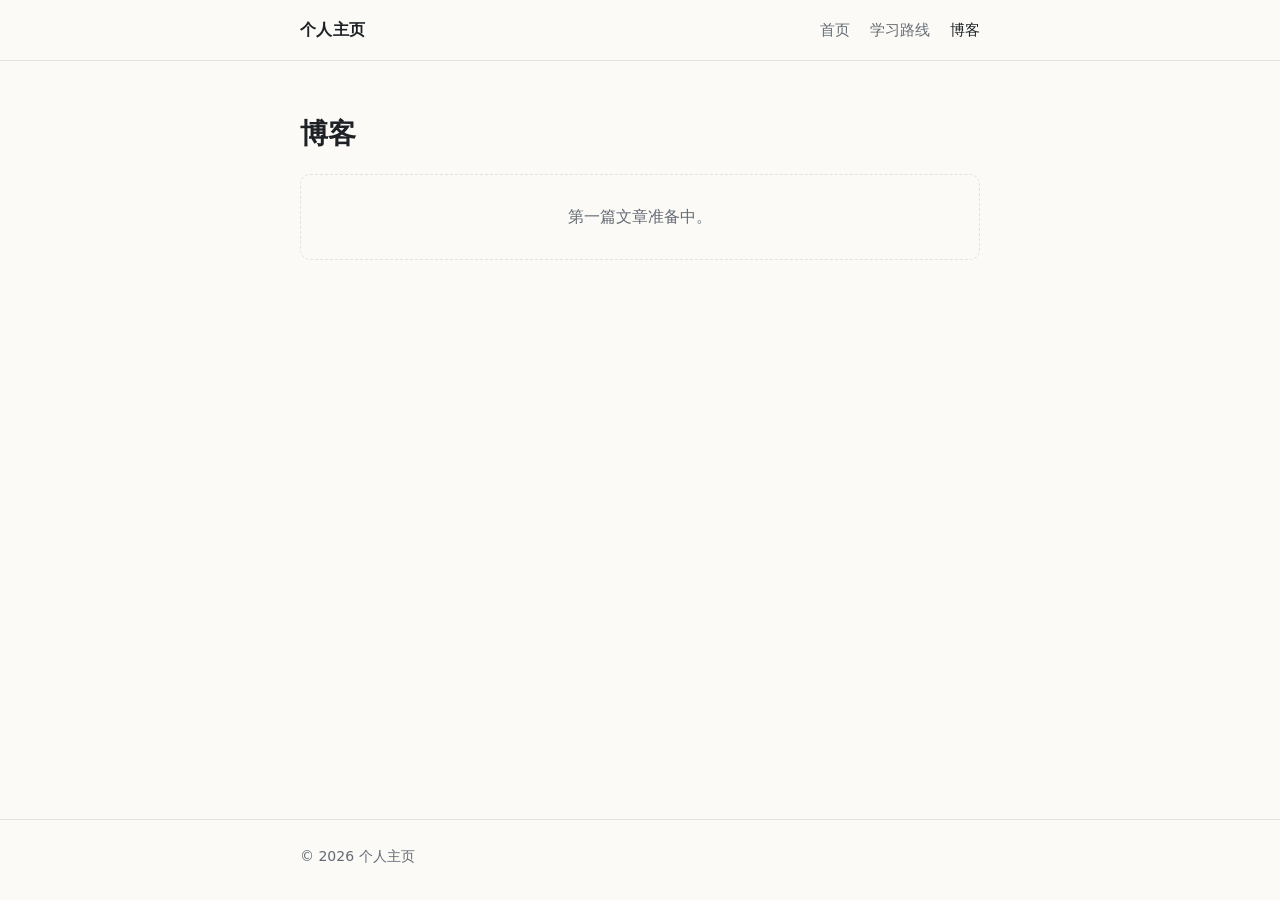
==== blog/index.html @ 3752288a "Add static homepage and Markdown blog for GitHub Pages Plain HTML/CSS/JS with relative links so it w" ====
<!doctype html>
<html lang="zh-CN">
<head>
  <meta charset="utf-8">
  <meta name="viewport" content="width=device-width, initial-scale=1">
  <title>博客 · 个人主页</title>
  <meta name="description" content="C++、Linux 和算法的学习文章。">
  <link rel="icon" href="../assets/favicon.svg" type="image/svg+xml">
  <link rel="stylesheet" href="../assets/css/style.css">
</head>
<body>
  <header class="site-header">
    <div class="container">
      <a class="brand" href="../">个人主页</a>
      <nav class="site-nav" aria-label="主导航">
        <a href="../">首页</a>
        <a href="../#route">学习路线</a>
        <a href="./" aria-current="page">博客</a>
      </nav>
    </div>
  </header>

  <main class="container">
    <div class="page-head">
      <h1>博客</h1>
    </div>
    <div data-post-list data-base="">
      <noscript><p class="empty">文章列表需要启用 JavaScript。</p></noscript>
    </div>
  </main>

  <footer class="site-footer">
    <div class="container">
      <span>© <span data-year>2026</span> 个人主页</span>
    </div>
  </footer>

  <script src="../posts/posts.js"></script>
  <script src="../assets/js/site.js"></script>
</body>
</html>
---- assets/css/style.css ----
/* ===== 颜色与字体（浅色为默认，系统深色时自动切换） ===== */
:root {
  --bg: #fbfaf7;
  --surface: #ffffff;
  --text: #1d2125;
  --muted: #646b73;
  --border: #e4e1da;
  --accent: #2c6e5c;
  --accent-soft: #e5f0ec;
  --code-bg: #f2f0ea;
  --done: #2c6e5c;
  --doing: #b7791f;
  --todo: #a3a8ae;

  --font-sans: -apple-system, BlinkMacSystemFont, "PingFang SC", "Hiragino Sans GB",
    "Microsoft YaHei", "Noto Sans CJK SC", "Source Han Sans SC", "Segoe UI", system-ui, sans-serif;
  --font-mono: ui-monospace, "SFMono-Regular", "Cascadia Mono", Consolas, Menlo, monospace;

  color-scheme: light;
}

@media (prefers-color-scheme: dark) {
  :root {
    --bg: #15171a;
    --surface: #1c1f23;
    --text: #e4e4e0;
    --muted: #9aa1a8;
    --border: #2d3238;
    --accent: #6cc4a9;
    --accent-soft: #1f302b;
    --code-bg: #22262b;
    --done: #6cc4a9;
    --doing: #e0a84a;
    --todo: #6b7178;
    color-scheme: dark;
  }
}

/* ===== 基础 ===== */
*,
*::before,
*::after {
  box-sizing: border-box;
}

html {
  -webkit-text-size-adjust: 100%;
  scroll-behavior: smooth;
}

body {
  margin: 0;
  background: var(--bg);
  color: var(--text);
  font-family: var(--font-sans);
  font-size: 16px;
  line-height: 1.75;
  min-height: 100vh;
  display: flex;
  flex-direction: column;
}

a {
  color: var(--accent);
  text-decoration: none;
}

a:hover {
  text-decoration: underline;
  text-underline-offset: 3px;
}

.container {
  width: 100%;
  max-width: 720px;
  margin: 0 auto;
  padding: 0 20px;
}

main {
  flex: 1;
}

/* ===== 页眉 ===== */
.site-header {
  border-bottom: 1px solid var(--border);
}

.site-header .container {
  display: flex;
  align-items: center;
  justify-content: space-between;
  gap: 16px;
  min-height: 60px;
}

.brand {
  color: var(--text);
  font-weight: 650;
  letter-spacing: 0.02em;
}

.brand:hover {
  text-decoration: none;
  color: var(--accent);
}

.site-nav {
  display: flex;
  gap: 20px;
  font-size: 15px;
}

.site-nav a {
  color: var(--muted);
}

.site-nav a:hover,
.site-nav a[aria-current="page"] {
  color: var(--text);
  text-decoration: none;
}

/* ===== 页脚 ===== */
.site-footer {
  border-top: 1px solid var(--border);
  margin-top: 64px;
  padding: 24px 0 32px;
  color: var(--muted);
  font-size: 14px;
}

.site-footer .container {
  display: flex;
  flex-wrap: wrap;
  gap: 8px 20px;
}

.site-footer a {
  color: var(--muted);
}

/* ===== 首页 ===== */
.hero {
  padding: 64px 0 40px;
}

.hero h1 {
  margin: 0 0 12px;
  font-size: 32px;
  line-height: 1.3;
  letter-spacing: 0.01em;
}

.lead {
  margin: 0;
  color: var(--muted);
  font-size: 18px;
}

.section {
  padding: 32px 0;
  scroll-margin-top: 16px;
}

.section-head {
  display: flex;
  align-items: baseline;
  justify-content: space-between;
  gap: 16px;
  margin-bottom: 16px;
}

.section h2 {
  margin: 0;
  font-size: 20px;
}

.section-head a {
  font-size: 14px;
  white-space: nowrap;
}

.section-note {
  margin: -8px 0 16px;
  color: var(--muted);
  font-size: 14px;
}

/* 学习路线 */
.route-grid {
  display: grid;
  grid-template-columns: repeat(3, 1fr);
  gap: 12px;
}

.route-card {
  background: var(--surface);
  border: 1px solid var(--border);
  border-radius: 10px;
  padding: 16px 18px;
}

.route-card h3 {
  margin: 0;
  font-size: 17px;
  display: flex;
  align-items: center;
  gap: 8px;
}

.route-card p {
  margin: 6px 0 0;
  color: var(--muted);
  font-size: 14px;
}

.tag {
  display: inline-block;
  padding: 0 8px;
  border-radius: 999px;
  background: var(--accent-soft);
  color: var(--accent);
  font-size: 12px;
  font-weight: 500;
  line-height: 1.8;
}

/* 章节列表：给 li 加 class="done" / "doing" / "todo" */
.steps {
  list-style: none;
  margin: 10px 0 0;
  padding: 0;
  font-size: 14px;
}

.steps li {
  position: relative;
  padding-left: 18px;
  margin: 4px 0;
}

.steps li::before {
  content: "";
  position: absolute;
  left: 2px;
  top: 0.72em;
  width: 8px;
  height: 8px;
  border-radius: 50%;
  border: 2px solid var(--todo);
}

.steps li.done::before {
  background: var(--done);
  border-color: var(--done);
}

.steps li.doing::before {
  border-color: var(--doing);
  background: linear-gradient(90deg, var(--doing) 50%, transparent 50%);
}

.steps li.todo {
  color: var(--muted);
}

/* 链接 */
.link-list {
  list-style: none;
  margin: 0;
  padding: 0;
  display: grid;
  grid-template-columns: repeat(auto-fill, minmax(200px, 1fr));
  gap: 12px;
}

.link-list a {
  display: flex;
  flex-direction: column;
  background: var(--surface);
  border: 1px solid var(--border);
  border-radius: 10px;
  padding: 12px 16px;
  color: var(--text);
}

.link-list a:hover {
  border-color: var(--accent);
  text-decoration: none;
}

.link-list .link-name {
  font-weight: 600;
}

.link-list .link-sub {
  color: var(--muted);
  font-size: 13px;
  overflow-wrap: anywhere;
}

/* ===== 文章列表 ===== */
.page-head {
  padding: 48px 0 16px;
}

.page-head h1 {
  margin: 0;
  font-size: 28px;
}

.post-list {
  list-style: none;
  margin: 0;
  padding: 0;
}

.post-list li {
  border-bottom: 1px solid var(--border);
}

.post-list li:first-child {
  border-top: 1px solid var(--border);
}

.post-list a {
  display: block;
  padding: 16px 0;
  color: var(--text);
}

.post-list a:hover {
  text-decoration: none;
}

.post-list a:hover .post-title {
  color: var(--accent);
}

.post-title {
  display: block;
  font-weight: 600;
  font-size: 17px;
}

.post-summary {
  display: block;
  margin-top: 2px;
  color: var(--muted);
  font-size: 14px;
}

.post-meta {
  display: flex;
  flex-wrap: wrap;
  align-items: center;
  gap: 4px 10px;
  margin-top: 6px;
  color: var(--muted);
  font-size: 13px;
}

.empty {
  margin: 0;
  padding: 28px 20px;
  border: 1px dashed var(--border);
  border-radius: 10px;
  color: var(--muted);
  text-align: center;
}

/* ===== 文章页 ===== */
.back-link {
  display: inline-block;
  margin-top: 32px;
  font-size: 14px;
}

.post-header {
  padding: 16px 0 8px;
}

.post-header h1 {
  margin: 0;
  font-size: 28px;
  line-height: 1.4;
}

.post-header .post-meta {
  margin-top: 10px;
}

.post-footer {
  margin-top: 48px;
  padding-top: 16px;
  border-top: 1px solid var(--border);
}

/* Markdown 正文 */
.prose {
  overflow-wrap: break-word;
}

.prose h2,
.prose h3,
.prose h4 {
  line-height: 1.4;
  margin: 2em 0 0.6em;
}

.prose h2 {
  font-size: 22px;
}

.prose h3 {
  font-size: 18px;
}

.prose h4 {
  font-size: 16px;
}

.prose p,
.prose ul,
.prose ol,
.prose blockquote,
.prose pre,
.prose table {
  margin: 0 0 1.1em;
}

.prose ul,
.prose ol {
  padding-left: 1.5em;
}

.prose li + li {
  margin-top: 0.25em;
}

.prose img {
  max-width: 100%;
  height: auto;
  border-radius: 6px;
}

.prose blockquote {
  padding: 0.2em 1em;
  border-left: 3px solid var(--border);
  color: var(--muted);
}

.prose hr {
  border: 0;
  border-top: 1px solid var(--border);
  margin: 2em 0;
}

.prose code {
  font-family: var(--font-mono);
  font-size: 0.9em;
  background: var(--code-bg);
  padding: 0.15em 0.35em;
  border-radius: 4px;
}

.prose pre {
  background: var(--code-bg);
  border: 1px solid var(--border);
  border-radius: 8px;
  padding: 14px 16px;
  overflow-x: auto;
  line-height: 1.55;
}

.prose pre code {
  background: none;
  padding: 0;
  font-size: 14px;
}

.prose table {
  display: block;
  max-width: 100%;
  overflow-x: auto;
  border-collapse: collapse;
  font-size: 15px;
}

.prose th,
.prose td {
  border: 1px solid var(--border);
  padding: 6px 12px;
  text-align: left;
}

.prose th {
  background: var(--code-bg);
}

.status-msg {
  color: var(--muted);
}

/* ===== 手机 ===== */
@media (max-width: 640px) {
  body {
    font-size: 15px;
  }

  .site-nav {
    gap: 14px;
  }

  .hero {
    padding: 40px 0 24px;
  }

  .hero h1 {
    font-size: 26px;
  }

  .lead {
    font-size: 16px;
  }

  .route-grid {
    grid-template-columns: 1fr;
  }

  .page-head {
    padding-top: 32px;
  }

  .page-head h1,
  .post-header h1 {
    font-size: 24px;
  }
}
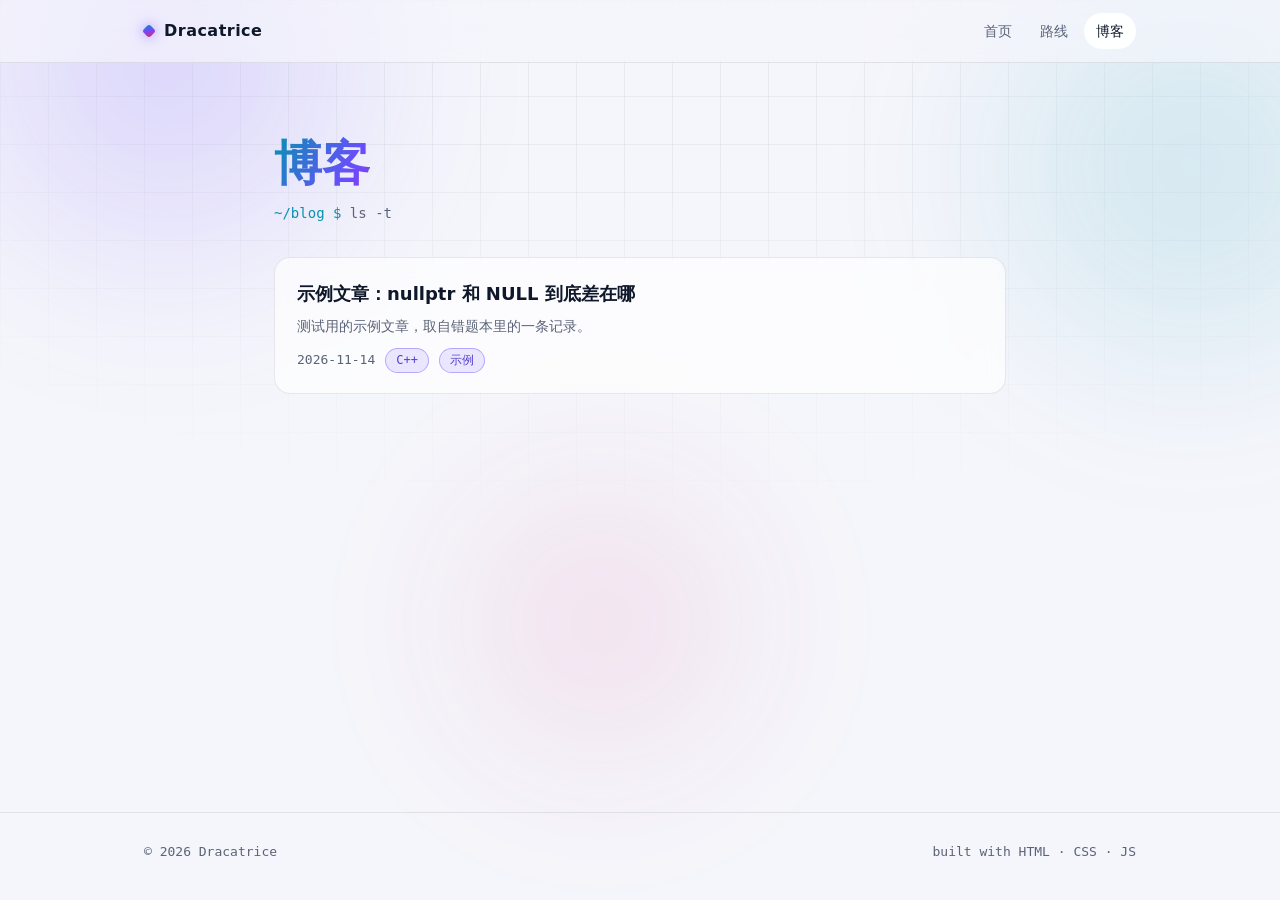
==== commit 39efad2f: "Refine homepage content and blog experience Expand the homepage with identity details, roadmap chapt" ====
--- a/blog/index.html
+++ b/blog/index.html
@@ -1,28 +1,33 @@
 <!doctype html>
-<html lang="zh-CN">
+<html lang="zh-CN" class="no-js">
 <head>
   <meta charset="utf-8">
   <meta name="viewport" content="width=device-width, initial-scale=1">
-  <title>博客 · 个人主页</title>
+  <title>博客 · Dracatrice</title>
   <meta name="description" content="C++、Linux 和算法的学习文章。">
+  <meta name="theme-color" content="#07080d">
   <link rel="icon" href="../assets/favicon.svg" type="image/svg+xml">
   <link rel="stylesheet" href="../assets/css/style.css">
+  <script>document.documentElement.classList.remove("no-js");</script>
 </head>
 <body>
+  <div class="bg" aria-hidden="true"><span class="orb o1"></span><span class="orb o2"></span><span class="orb o3"></span></div>
+
   <header class="site-header">
     <div class="container">
-      <a class="brand" href="../">个人主页</a>
+      <a class="brand" href="../">Dracatrice</a>
       <nav class="site-nav" aria-label="主导航">
         <a href="../">首页</a>
-        <a href="../#route">学习路线</a>
+        <a href="../#route">路线</a>
         <a href="./" aria-current="page">博客</a>
       </nav>
     </div>
   </header>
 
-  <main class="container">
-    <div class="page-head">
-      <h1>博客</h1>
+  <main class="container narrow">
+    <div class="page-head reveal">
+      <h1><span class="gradient-text">博客</span></h1>
+      <p><span class="prompt">~/blog $</span> ls -t</p>
     </div>
     <div data-post-list data-base="">
       <noscript><p class="empty">文章列表需要启用 JavaScript。</p></noscript>
@@ -31,7 +36,8 @@
 
   <footer class="site-footer">
     <div class="container">
-      <span>© <span data-year>2026</span> 个人主页</span>
+      <span>© <span data-year>2026</span> Dracatrice</span>
+      <span>built with HTML · CSS · JS</span>
     </div>
   </footer>
 
--- a/assets/css/style.css
+++ b/assets/css/style.css
@@ -1,38 +1,51 @@
-/* ===== 颜色与字体（浅色为默认，系统深色时自动切换） ===== */
+/* ===== 颜色与字体：深色为主视觉，系统浅色时切换浅色版 ===== */
 :root {
-  --bg: #fbfaf7;
-  --surface: #ffffff;
-  --text: #1d2125;
-  --muted: #646b73;
-  --border: #e4e1da;
-  --accent: #2c6e5c;
-  --accent-soft: #e5f0ec;
-  --code-bg: #f2f0ea;
-  --done: #2c6e5c;
-  --doing: #b7791f;
-  --todo: #a3a8ae;
+  --bg: #07080d;
+  --bg-2: #0d0f17;
+  --surface: rgba(255, 255, 255, 0.035);
+  --surface-strong: rgba(255, 255, 255, 0.06);
+  --border: rgba(255, 255, 255, 0.09);
+  --text: #e9ebf2;
+  --muted: #8a93a8;
+  --accent: #8b6cff;   /* 紫 */
+  --accent-2: #22d3ee; /* 青 */
+  --accent-3: #f472b6; /* 粉 */
+  --grid: rgba(255, 255, 255, 0.045);
+  --orb-opacity: 0.55;
+  --code-bg: rgba(255, 255, 255, 0.05);
+  --header-bg: rgba(7, 8, 13, 0.6);
+  --done: #34d399;
+  --doing: #fbbf24;
+  --todo: #5b6275;
 
   --font-sans: -apple-system, BlinkMacSystemFont, "PingFang SC", "Hiragino Sans GB",
     "Microsoft YaHei", "Noto Sans CJK SC", "Source Han Sans SC", "Segoe UI", system-ui, sans-serif;
-  --font-mono: ui-monospace, "SFMono-Regular", "Cascadia Mono", Consolas, Menlo, monospace;
-
-  color-scheme: light;
-}
-
-@media (prefers-color-scheme: dark) {
+  --font-mono: ui-monospace, "SFMono-Regular", "JetBrains Mono", "Cascadia Code", Consolas, Menlo, monospace;
+  --gradient: linear-gradient(120deg, var(--accent-2), var(--accent) 45%, var(--accent-3));
+
+  color-scheme: dark;
+}
+
+@media (prefers-color-scheme: light) {
   :root {
-    --bg: #15171a;
-    --surface: #1c1f23;
-    --text: #e4e4e0;
-    --muted: #9aa1a8;
-    --border: #2d3238;
-    --accent: #6cc4a9;
-    --accent-soft: #1f302b;
-    --code-bg: #22262b;
-    --done: #6cc4a9;
-    --doing: #e0a84a;
-    --todo: #6b7178;
-    color-scheme: dark;
+    --bg: #f5f6fb;
+    --bg-2: #eceef7;
+    --surface: rgba(255, 255, 255, 0.65);
+    --surface-strong: rgba(255, 255, 255, 0.9);
+    --border: rgba(15, 23, 42, 0.09);
+    --text: #0f172a;
+    --muted: #5a6378;
+    --accent: #6d4aff;
+    --accent-2: #0891b2;
+    --accent-3: #db2777;
+    --grid: rgba(15, 23, 42, 0.05);
+    --orb-opacity: 0.35;
+    --code-bg: rgba(15, 23, 42, 0.05);
+    --header-bg: rgba(245, 246, 251, 0.7);
+    --done: #059669;
+    --doing: #d97706;
+    --todo: #a1a8b8;
+    color-scheme: light;
   }
 }
 
@@ -58,10 +71,15 @@
   min-height: 100vh;
   display: flex;
   flex-direction: column;
+  overflow-x: hidden;
+}
+
+::selection {
+  background: color-mix(in srgb, var(--accent) 35%, transparent);
 }
 
 a {
-  color: var(--accent);
+  color: var(--accent-2);
   text-decoration: none;
 }
 
@@ -71,18 +89,90 @@
 }
 
 .container {
+  position: relative;
   width: 100%;
-  max-width: 720px;
+  max-width: 1040px;
   margin: 0 auto;
-  padding: 0 20px;
+  padding: 0 24px;
+}
+
+.container.narrow {
+  max-width: 780px;
 }
 
 main {
   flex: 1;
 }
 
+/* ===== 动态背景：网格 + 漂浮光斑 ===== */
+.bg {
+  position: fixed;
+  inset: 0;
+  z-index: -1;
+  overflow: hidden;
+  pointer-events: none;
+}
+
+.bg::before {
+  content: "";
+  position: absolute;
+  inset: 0;
+  background-image:
+    linear-gradient(var(--grid) 1px, transparent 1px),
+    linear-gradient(90deg, var(--grid) 1px, transparent 1px);
+  background-size: 48px 48px;
+  mask-image: radial-gradient(ellipse 80% 60% at 50% 0%, #000 30%, transparent 100%);
+  -webkit-mask-image: radial-gradient(ellipse 80% 60% at 50% 0%, #000 30%, transparent 100%);
+}
+
+.orb {
+  position: absolute;
+  width: 46vmax;
+  height: 46vmax;
+  border-radius: 50%;
+  filter: blur(80px);
+  opacity: var(--orb-opacity);
+  animation: drift 22s ease-in-out infinite alternate;
+}
+
+.orb.o1 {
+  top: -18vmax;
+  left: -10vmax;
+  background: radial-gradient(circle, color-mix(in srgb, var(--accent) 70%, transparent), transparent 65%);
+}
+
+.orb.o2 {
+  top: -10vmax;
+  right: -16vmax;
+  background: radial-gradient(circle, color-mix(in srgb, var(--accent-2) 55%, transparent), transparent 65%);
+  animation-duration: 28s;
+  animation-delay: -6s;
+}
+
+.orb.o3 {
+  top: 45vh;
+  left: 30vw;
+  width: 34vmax;
+  height: 34vmax;
+  background: radial-gradient(circle, color-mix(in srgb, var(--accent-3) 40%, transparent), transparent 65%);
+  animation-duration: 32s;
+  animation-delay: -12s;
+}
+
+@keyframes drift {
+  0% { transform: translate3d(0, 0, 0) scale(1); }
+  50% { transform: translate3d(6vw, 4vh, 0) scale(1.08); }
+  100% { transform: translate3d(-4vw, 8vh, 0) scale(0.95); }
+}
+
 /* ===== 页眉 ===== */
 .site-header {
+  position: sticky;
+  top: 0;
+  z-index: 10;
+  background: var(--header-bg);
+  backdrop-filter: blur(14px) saturate(140%);
+  -webkit-backdrop-filter: blur(14px) saturate(140%);
   border-bottom: 1px solid var(--border);
 }
 
@@ -91,48 +181,66 @@
   align-items: center;
   justify-content: space-between;
   gap: 16px;
-  min-height: 60px;
+  min-height: 62px;
 }
 
 .brand {
+  display: inline-flex;
+  align-items: center;
+  gap: 10px;
   color: var(--text);
-  font-weight: 650;
-  letter-spacing: 0.02em;
+  font-weight: 700;
+  letter-spacing: 0.03em;
+}
+
+.brand::before {
+  content: "";
+  width: 10px;
+  height: 10px;
+  border-radius: 3px;
+  background: var(--gradient);
+  box-shadow: 0 0 14px color-mix(in srgb, var(--accent) 70%, transparent);
+  transform: rotate(45deg);
 }
 
 .brand:hover {
   text-decoration: none;
-  color: var(--accent);
 }
 
 .site-nav {
   display: flex;
-  gap: 20px;
-  font-size: 15px;
+  gap: 4px;
+  font-size: 14px;
 }
 
 .site-nav a {
   color: var(--muted);
+  padding: 6px 12px;
+  border-radius: 999px;
+  transition: color 0.2s, background 0.2s;
 }
 
 .site-nav a:hover,
 .site-nav a[aria-current="page"] {
   color: var(--text);
+  background: var(--surface-strong);
   text-decoration: none;
 }
 
 /* ===== 页脚 ===== */
 .site-footer {
+  margin-top: 80px;
+  padding: 28px 0 36px;
   border-top: 1px solid var(--border);
-  margin-top: 64px;
-  padding: 24px 0 32px;
-  color: var(--muted);
-  font-size: 14px;
+  color: var(--muted);
+  font-size: 13px;
+  font-family: var(--font-mono);
 }
 
 .site-footer .container {
   display: flex;
   flex-wrap: wrap;
+  justify-content: space-between;
   gap: 8px 20px;
 }
 
@@ -140,49 +248,325 @@
   color: var(--muted);
 }
 
-/* ===== 首页 ===== */
+/* ===== 通用组件 ===== */
+.gradient-text {
+  background: var(--gradient);
+  background-size: 200% auto;
+  -webkit-background-clip: text;
+  background-clip: text;
+  color: transparent;
+  animation: shine 8s linear infinite;
+}
+
+@keyframes shine {
+  to { background-position: 200% center; }
+}
+
+.mono {
+  font-family: var(--font-mono);
+}
+
+.caret {
+  display: inline-block;
+  width: 0.55em;
+  height: 1.1em;
+  margin-left: 2px;
+  vertical-align: -0.18em;
+  background: var(--accent-2);
+  animation: blink 1.1s steps(1) infinite;
+}
+
+@keyframes blink {
+  50% { opacity: 0; }
+}
+
+.prompt {
+  color: var(--accent-2);
+  font-family: var(--font-mono);
+  user-select: none;
+}
+
+.card {
+  position: relative;
+  background: var(--surface);
+  border: 1px solid var(--border);
+  border-radius: 16px;
+  backdrop-filter: blur(8px);
+  -webkit-backdrop-filter: blur(8px);
+  transition: transform 0.35s cubic-bezier(.2, .8, .2, 1), border-color 0.35s, box-shadow 0.35s;
+  overflow: hidden;
+}
+
+/* 鼠标跟随的光斑（--mx/--my 由 site.js 设置） */
+.card::before {
+  content: "";
+  position: absolute;
+  inset: 0;
+  background: radial-gradient(360px circle at var(--mx, 50%) var(--my, -100%),
+      color-mix(in srgb, var(--accent) 22%, transparent), transparent 45%);
+  opacity: 0;
+  transition: opacity 0.3s;
+  pointer-events: none;
+}
+
+.card:hover {
+  transform: translateY(-4px);
+  border-color: color-mix(in srgb, var(--accent) 45%, var(--border));
+  box-shadow: 0 18px 50px -20px color-mix(in srgb, var(--accent) 60%, transparent);
+}
+
+.card:hover::before {
+  opacity: 1;
+}
+
+.btn {
+  display: inline-flex;
+  align-items: center;
+  gap: 8px;
+  padding: 10px 20px;
+  border-radius: 999px;
+  font-size: 15px;
+  font-weight: 600;
+  border: 1px solid var(--border);
+  color: var(--text);
+  background: var(--surface-strong);
+  transition: transform 0.2s, box-shadow 0.2s, border-color 0.2s;
+}
+
+.btn:hover {
+  text-decoration: none;
+  transform: translateY(-2px);
+  border-color: color-mix(in srgb, var(--accent) 50%, var(--border));
+}
+
+.btn.primary {
+  border-color: transparent;
+  color: #fff;
+  background: var(--gradient);
+  background-size: 160% auto;
+  box-shadow: 0 8px 30px -8px color-mix(in srgb, var(--accent) 70%, transparent);
+}
+
+.btn.primary:hover {
+  background-position: right center;
+  box-shadow: 0 12px 36px -8px color-mix(in srgb, var(--accent) 85%, transparent);
+}
+
+.tag {
+  display: inline-block;
+  padding: 0 10px;
+  border-radius: 999px;
+  border: 1px solid color-mix(in srgb, var(--accent) 40%, transparent);
+  background: color-mix(in srgb, var(--accent) 12%, transparent);
+  color: color-mix(in srgb, var(--accent) 75%, var(--text));
+  font-size: 12px;
+  font-weight: 500;
+  line-height: 1.9;
+}
+
+/* 滚动进入时淡入 */
+.reveal {
+  opacity: 0;
+  transform: translateY(24px);
+  transition: opacity 0.8s cubic-bezier(.2, .8, .2, 1), transform 0.8s cubic-bezier(.2, .8, .2, 1);
+  transition-delay: var(--delay, 0s);
+}
+
+.reveal.in {
+  opacity: 1;
+  transform: none;
+}
+
+.no-js .reveal {
+  opacity: 1;
+  transform: none;
+}
+
+/* ===== 首页 Hero ===== */
 .hero {
-  padding: 64px 0 40px;
+  display: grid;
+  grid-template-columns: 1.15fr 1fr;
+  align-items: center;
+  gap: 48px;
+  padding: 96px 0 72px;
+}
+
+.eyebrow {
+  display: inline-flex;
+  align-items: center;
+  gap: 8px;
+  margin-bottom: 20px;
+  padding: 4px 14px 4px 10px;
+  border: 1px solid var(--border);
+  border-radius: 999px;
+  background: var(--surface);
+  color: var(--muted);
+  font-family: var(--font-mono);
+  font-size: 13px;
+}
+
+.eyebrow .dot {
+  width: 8px;
+  height: 8px;
+  border-radius: 50%;
+  background: var(--done);
+  box-shadow: 0 0 0 0 color-mix(in srgb, var(--done) 60%, transparent);
+  animation: pulse 2s infinite;
+}
+
+@keyframes pulse {
+  70% { box-shadow: 0 0 0 8px transparent; }
+  100% { box-shadow: 0 0 0 0 transparent; }
 }
 
 .hero h1 {
-  margin: 0 0 12px;
-  font-size: 32px;
-  line-height: 1.3;
-  letter-spacing: 0.01em;
-}
-
-.lead {
   margin: 0;
-  color: var(--muted);
-  font-size: 18px;
-}
-
+  font-size: clamp(40px, 7vw, 72px);
+  line-height: 1.1;
+  letter-spacing: -0.01em;
+  font-weight: 800;
+}
+
+.typed-line {
+  margin: 22px 0 0;
+  min-height: 1.75em;
+  color: var(--muted);
+  font-family: var(--font-mono);
+  font-size: 17px;
+}
+
+.typed-line .prompt {
+  margin-right: 10px;
+}
+
+.chips {
+  display: flex;
+  flex-wrap: wrap;
+  gap: 8px;
+  margin: 24px 0 0;
+  padding: 0;
+  list-style: none;
+}
+
+.chips li {
+  padding: 4px 12px;
+  border: 1px solid var(--border);
+  border-radius: 8px;
+  background: var(--surface);
+  font-family: var(--font-mono);
+  font-size: 13px;
+  color: var(--text);
+}
+
+.hero-actions {
+  display: flex;
+  flex-wrap: wrap;
+  gap: 12px;
+  margin-top: 32px;
+}
+
+/* 终端窗口 */
+.terminal {
+  border-radius: 16px;
+  border: 1px solid var(--border);
+  background: color-mix(in srgb, var(--bg-2) 82%, transparent);
+  backdrop-filter: blur(12px);
+  -webkit-backdrop-filter: blur(12px);
+  box-shadow:
+    0 30px 80px -30px color-mix(in srgb, var(--accent) 55%, transparent),
+    0 0 0 1px color-mix(in srgb, var(--accent) 12%, transparent);
+  overflow: hidden;
+  transform: perspective(1200px) rotateY(-6deg) rotateX(3deg);
+  transition: transform 0.6s cubic-bezier(.2, .8, .2, 1);
+}
+
+.terminal:hover {
+  transform: perspective(1200px) rotateY(0) rotateX(0);
+}
+
+.terminal-bar {
+  display: flex;
+  align-items: center;
+  gap: 8px;
+  padding: 12px 16px;
+  border-bottom: 1px solid var(--border);
+}
+
+.terminal-bar span {
+  width: 11px;
+  height: 11px;
+  border-radius: 50%;
+  background: #ff5f57;
+}
+
+.terminal-bar span:nth-child(2) { background: #febc2e; }
+.terminal-bar span:nth-child(3) { background: #28c840; }
+
+.terminal-bar em {
+  margin-left: auto;
+  margin-right: auto;
+  padding-right: 46px;
+  color: var(--muted);
+  font-family: var(--font-mono);
+  font-size: 12px;
+  font-style: normal;
+}
+
+.terminal-body {
+  margin: 0;
+  padding: 18px 20px 22px;
+  font-family: var(--font-mono);
+  font-size: 14px;
+  line-height: 1.9;
+  white-space: pre-wrap;
+  overflow-wrap: anywhere;
+}
+
+.terminal-body .out {
+  color: var(--muted);
+}
+
+.terminal-body .dir {
+  color: var(--accent-2);
+}
+
+/* ===== 区块 ===== */
 .section {
-  padding: 32px 0;
-  scroll-margin-top: 16px;
+  padding: 48px 0;
+  scroll-margin-top: 72px;
 }
 
 .section-head {
   display: flex;
-  align-items: baseline;
+  align-items: flex-end;
   justify-content: space-between;
   gap: 16px;
-  margin-bottom: 16px;
+  margin-bottom: 24px;
+}
+
+.section-kicker {
+  display: block;
+  margin-bottom: 4px;
+  color: var(--accent-2);
+  font-family: var(--font-mono);
+  font-size: 13px;
+  letter-spacing: 0.08em;
 }
 
 .section h2 {
   margin: 0;
-  font-size: 20px;
-}
-
-.section-head a {
+  font-size: 28px;
+  line-height: 1.3;
+}
+
+.section-head > a {
   font-size: 14px;
   white-space: nowrap;
+  font-family: var(--font-mono);
 }
 
 .section-note {
-  margin: -8px 0 16px;
+  margin: -12px 0 24px;
   color: var(--muted);
   font-size: 14px;
 }
@@ -191,62 +575,90 @@
 .route-grid {
   display: grid;
   grid-template-columns: repeat(3, 1fr);
-  gap: 12px;
+  gap: 16px;
 }
 
 .route-card {
-  background: var(--surface);
+  padding: 24px;
+}
+
+.route-icon {
+  display: inline-grid;
+  place-items: center;
+  min-width: 52px;
+  height: 52px;
+  padding: 0 12px;
+  margin-bottom: 18px;
+  border-radius: 14px;
   border: 1px solid var(--border);
-  border-radius: 10px;
-  padding: 16px 18px;
+  background: color-mix(in srgb, var(--accent) 10%, var(--surface));
+  font-family: var(--font-mono);
+  font-weight: 700;
+  font-size: 17px;
 }
 
 .route-card h3 {
   margin: 0;
-  font-size: 17px;
+  font-size: 20px;
   display: flex;
   align-items: center;
-  gap: 8px;
+  gap: 10px;
 }
 
 .route-card p {
-  margin: 6px 0 0;
+  margin: 8px 0 0;
   color: var(--muted);
   font-size: 14px;
 }
 
-.tag {
-  display: inline-block;
-  padding: 0 8px;
+.progress {
+  height: 4px;
+  margin-top: 20px;
   border-radius: 999px;
-  background: var(--accent-soft);
-  color: var(--accent);
-  font-size: 12px;
-  font-weight: 500;
-  line-height: 1.8;
+  background: var(--surface-strong);
+  overflow: hidden;
+}
+
+/* 进度未定时显示流动的扫描条；填了进度后给 .progress 里加 <span style="width:40%"> */
+.progress span {
+  display: block;
+  height: 100%;
+  border-radius: inherit;
+  background: var(--gradient);
+}
+
+.progress.pending span {
+  width: 35%;
+  animation: scan 2.6s ease-in-out infinite;
+  opacity: 0.8;
+}
+
+@keyframes scan {
+  0% { transform: translateX(-110%); }
+  100% { transform: translateX(310%); }
 }
 
 /* 章节列表：给 li 加 class="done" / "doing" / "todo" */
 .steps {
   list-style: none;
-  margin: 10px 0 0;
+  margin: 14px 0 0;
   padding: 0;
   font-size: 14px;
 }
 
 .steps li {
   position: relative;
-  padding-left: 18px;
-  margin: 4px 0;
+  padding-left: 20px;
+  margin: 6px 0;
 }
 
 .steps li::before {
   content: "";
   position: absolute;
   left: 2px;
-  top: 0.72em;
-  width: 8px;
-  height: 8px;
+  top: 0.7em;
+  width: 9px;
+  height: 9px;
   border-radius: 50%;
   border: 2px solid var(--todo);
 }
@@ -254,6 +666,7 @@
 .steps li.done::before {
   background: var(--done);
   border-color: var(--done);
+  box-shadow: 0 0 10px color-mix(in srgb, var(--done) 60%, transparent);
 }
 
 .steps li.doing::before {
@@ -271,62 +684,81 @@
   margin: 0;
   padding: 0;
   display: grid;
-  grid-template-columns: repeat(auto-fill, minmax(200px, 1fr));
-  gap: 12px;
-}
-
-.link-list a {
+  grid-template-columns: repeat(auto-fill, minmax(240px, 1fr));
+  gap: 16px;
+}
+
+.link-card {
   display: flex;
-  flex-direction: column;
-  background: var(--surface);
-  border: 1px solid var(--border);
-  border-radius: 10px;
-  padding: 12px 16px;
+  align-items: center;
+  gap: 14px;
+  padding: 18px 20px;
   color: var(--text);
 }
 
-.link-list a:hover {
-  border-color: var(--accent);
+.link-card:hover {
   text-decoration: none;
 }
 
-.link-list .link-name {
+.link-card svg {
+  flex: none;
+  width: 32px;
+  height: 32px;
+}
+
+.link-card .link-name {
+  display: block;
   font-weight: 600;
 }
 
-.link-list .link-sub {
+.link-card .link-sub {
+  display: block;
   color: var(--muted);
   font-size: 13px;
+  font-family: var(--font-mono);
   overflow-wrap: anywhere;
+}
+
+.link-card .arrow {
+  margin-left: auto;
+  color: var(--muted);
+  transition: transform 0.25s, color 0.25s;
+}
+
+.link-card:hover .arrow {
+  color: var(--accent-2);
+  transform: translate(3px, -3px);
 }
 
 /* ===== 文章列表 ===== */
 .page-head {
-  padding: 48px 0 16px;
+  padding: 72px 0 32px;
 }
 
 .page-head h1 {
   margin: 0;
-  font-size: 28px;
+  font-size: clamp(32px, 6vw, 48px);
+  line-height: 1.2;
+}
+
+.page-head p {
+  margin: 8px 0 0;
+  color: var(--muted);
+  font-family: var(--font-mono);
+  font-size: 14px;
 }
 
 .post-list {
   list-style: none;
   margin: 0;
   padding: 0;
-}
-
-.post-list li {
-  border-bottom: 1px solid var(--border);
-}
-
-.post-list li:first-child {
-  border-top: 1px solid var(--border);
+  display: grid;
+  gap: 14px;
 }
 
 .post-list a {
   display: block;
-  padding: 16px 0;
+  padding: 20px 22px;
   color: var(--text);
 }
 
@@ -334,19 +766,19 @@
   text-decoration: none;
 }
 
-.post-list a:hover .post-title {
-  color: var(--accent);
-}
-
 .post-title {
   display: block;
-  font-weight: 600;
-  font-size: 17px;
+  font-weight: 650;
+  font-size: 18px;
+}
+
+.post-list a:hover .post-title {
+  color: var(--accent-2);
 }
 
 .post-summary {
   display: block;
-  margin-top: 2px;
+  margin-top: 4px;
   color: var(--muted);
   font-size: 14px;
 }
@@ -355,70 +787,98 @@
   display: flex;
   flex-wrap: wrap;
   align-items: center;
-  gap: 4px 10px;
-  margin-top: 6px;
+  gap: 6px 10px;
+  margin-top: 10px;
   color: var(--muted);
   font-size: 13px;
+  font-family: var(--font-mono);
 }
 
 .empty {
   margin: 0;
-  padding: 28px 20px;
-  border: 1px dashed var(--border);
-  border-radius: 10px;
-  color: var(--muted);
+  padding: 36px 24px;
+  border: 1px dashed color-mix(in srgb, var(--accent) 35%, var(--border));
+  border-radius: 16px;
+  background: var(--surface);
+  color: var(--muted);
+  font-family: var(--font-mono);
+  font-size: 15px;
   text-align: center;
+}
+
+.empty .prompt {
+  margin-right: 8px;
 }
 
 /* ===== 文章页 ===== */
 .back-link {
   display: inline-block;
-  margin-top: 32px;
+  margin-top: 40px;
   font-size: 14px;
+  font-family: var(--font-mono);
 }
 
 .post-header {
-  padding: 16px 0 8px;
+  padding: 20px 0 28px;
+  margin-bottom: 28px;
+  border-bottom: 1px solid var(--border);
 }
 
 .post-header h1 {
   margin: 0;
-  font-size: 28px;
-  line-height: 1.4;
-}
-
-.post-header .post-meta {
-  margin-top: 10px;
+  font-size: clamp(28px, 5vw, 40px);
+  line-height: 1.3;
 }
 
 .post-footer {
-  margin-top: 48px;
-  padding-top: 16px;
+  margin-top: 56px;
+  padding-top: 20px;
   border-top: 1px solid var(--border);
+  font-family: var(--font-mono);
+  font-size: 14px;
+}
+
+/* 阅读进度条 */
+.read-progress {
+  position: fixed;
+  top: 0;
+  left: 0;
+  z-index: 20;
+  height: 3px;
+  width: 100%;
+  transform-origin: 0 50%;
+  transform: scaleX(var(--p, 0));
+  background: var(--gradient);
+  box-shadow: 0 0 12px color-mix(in srgb, var(--accent) 70%, transparent);
 }
 
 /* Markdown 正文 */
 .prose {
   overflow-wrap: break-word;
+  font-size: 17px;
+  line-height: 1.85;
 }
 
 .prose h2,
 .prose h3,
 .prose h4 {
   line-height: 1.4;
-  margin: 2em 0 0.6em;
+  margin: 2em 0 0.7em;
 }
 
 .prose h2 {
-  font-size: 22px;
+  font-size: 24px;
+  padding-left: 14px;
+  border-left: 3px solid;
+  border-image: var(--gradient) 1;
 }
 
 .prose h3 {
-  font-size: 18px;
+  font-size: 19px;
 }
 
 .prose h4 {
-  font-size: 16px;
+  font-size: 17px;
 }
 
 .prose p,
@@ -427,7 +887,7 @@
 .prose blockquote,
 .prose pre,
 .prose table {
-  margin: 0 0 1.1em;
+  margin: 0 0 1.15em;
 }
 
 .prose ul,
@@ -436,46 +896,76 @@
 }
 
 .prose li + li {
-  margin-top: 0.25em;
+  margin-top: 0.3em;
+}
+
+.prose li::marker {
+  color: var(--accent);
 }
 
 .prose img {
   max-width: 100%;
   height: auto;
-  border-radius: 6px;
+  border-radius: 12px;
+  border: 1px solid var(--border);
 }
 
 .prose blockquote {
-  padding: 0.2em 1em;
-  border-left: 3px solid var(--border);
-  color: var(--muted);
+  padding: 0.6em 1.1em;
+  border-left: 3px solid var(--accent);
+  border-radius: 0 10px 10px 0;
+  background: var(--surface);
+  color: var(--muted);
+}
+
+.prose blockquote > :last-child {
+  margin-bottom: 0;
 }
 
 .prose hr {
   border: 0;
-  border-top: 1px solid var(--border);
-  margin: 2em 0;
+  height: 1px;
+  background: var(--gradient);
+  opacity: 0.5;
+  margin: 2.4em 0;
 }
 
 .prose code {
   font-family: var(--font-mono);
-  font-size: 0.9em;
-  background: var(--code-bg);
-  padding: 0.15em 0.35em;
-  border-radius: 4px;
-}
-
-.prose pre {
+  font-size: 0.88em;
   background: var(--code-bg);
   border: 1px solid var(--border);
-  border-radius: 8px;
-  padding: 14px 16px;
+  padding: 0.1em 0.4em;
+  border-radius: 6px;
+}
+
+.prose pre {
+  position: relative;
+  background: color-mix(in srgb, var(--bg-2) 85%, transparent);
+  border: 1px solid var(--border);
+  border-radius: 12px;
+  padding: 40px 18px 16px;
   overflow-x: auto;
-  line-height: 1.55;
+  line-height: 1.6;
+}
+
+/* 代码块左上角的三个圆点 */
+.prose pre::before {
+  content: "";
+  position: absolute;
+  top: 15px;
+  left: 16px;
+  width: 10px;
+  height: 10px;
+  border-radius: 50%;
+  background: #ff5f57;
+  box-shadow: 16px 0 0 #febc2e, 32px 0 0 #28c840;
+  opacity: 0.85;
 }
 
 .prose pre code {
   background: none;
+  border: 0;
   padding: 0;
   font-size: 14px;
 }
@@ -491,50 +981,178 @@
 .prose th,
 .prose td {
   border: 1px solid var(--border);
-  padding: 6px 12px;
+  padding: 8px 14px;
   text-align: left;
 }
 
 .prose th {
-  background: var(--code-bg);
+  background: var(--surface-strong);
 }
 
 .status-msg {
   color: var(--muted);
 }
 
-/* ===== 手机 ===== */
-@media (max-width: 640px) {
+/* ===== 平板与手机 ===== */
+@media (max-width: 860px) {
+  .hero {
+    grid-template-columns: 1fr;
+    gap: 40px;
+    padding: 64px 0 40px;
+  }
+
+  .terminal {
+    transform: none;
+  }
+
+  .route-grid {
+    grid-template-columns: 1fr;
+  }
+}
+
+@media (max-width: 560px) {
   body {
     font-size: 15px;
   }
 
-  .site-nav {
-    gap: 14px;
+  .container {
+    padding: 0 16px;
+  }
+
+  .site-nav a {
+    padding: 6px 9px;
   }
 
   .hero {
-    padding: 40px 0 24px;
-  }
-
-  .hero h1 {
-    font-size: 26px;
-  }
-
-  .lead {
+    padding-top: 48px;
+  }
+
+  .typed-line {
+    font-size: 15px;
+  }
+
+  .section {
+    padding: 36px 0;
+  }
+
+  .section h2 {
+    font-size: 24px;
+  }
+
+  .terminal-body {
+    font-size: 13px;
+  }
+
+  .prose {
     font-size: 16px;
   }
 
+  .page-head {
+    padding-top: 48px;
+  }
+}
+
+/* 尊重“减少动态效果”的系统设置 */
+@media (prefers-reduced-motion: reduce) {
+  *,
+  *::before,
+  *::after {
+    animation: none !important;
+    transition: none !important;
+  }
+
+  html {
+    scroll-behavior: auto;
+  }
+
+  .reveal {
+    opacity: 1;
+    transform: none;
+  }
+
+  .terminal {
+    transform: none;
+  }
+}
+
+/* ===== 第二版补充：身份行、章节折叠、时间线 ===== */
+.hero-sub {
+  margin: 14px 0 0;
+  color: var(--text);
+  font-size: 18px;
+  font-weight: 500;
+}
+
+.route-grid {
+  grid-template-columns: repeat(2, 1fr);
+  align-items: start;
+}
+
+.chapters {
+  margin-top: 16px;
+}
+
+.chapters summary {
+  cursor: pointer;
+  color: var(--muted);
+  font-family: var(--font-mono);
+  font-size: 13px;
+  user-select: none;
+}
+
+.chapters summary:hover {
+  color: var(--accent-2);
+}
+
+.chapters .steps {
+  columns: 2;
+  column-gap: 20px;
+}
+
+.chapters .steps li {
+  break-inside: avoid;
+}
+
+.timeline {
+  list-style: none;
+  margin: 0;
+  padding: 0 0 0 22px;
+  border-left: 1px solid var(--border);
+}
+
+.timeline li {
+  position: relative;
+  padding: 0 0 26px;
+}
+
+.timeline li:last-child {
+  padding-bottom: 0;
+}
+
+.timeline li::before {
+  content: "";
+  position: absolute;
+  left: -28px;
+  top: 7px;
+  width: 11px;
+  height: 11px;
+  border-radius: 50%;
+  background: var(--gradient);
+  box-shadow: 0 0 12px color-mix(in srgb, var(--accent) 70%, transparent);
+}
+
+.timeline time {
+  color: var(--accent-2);
+  font-family: var(--font-mono);
+  font-size: 13px;
+}
+
+.timeline p {
+  margin: 2px 0 0;
+}
+
+@media (max-width: 860px) {
   .route-grid {
     grid-template-columns: 1fr;
   }
-
-  .page-head {
-    padding-top: 32px;
-  }
-
-  .page-head h1,
-  .post-header h1 {
-    font-size: 24px;
-  }
-}
+}
